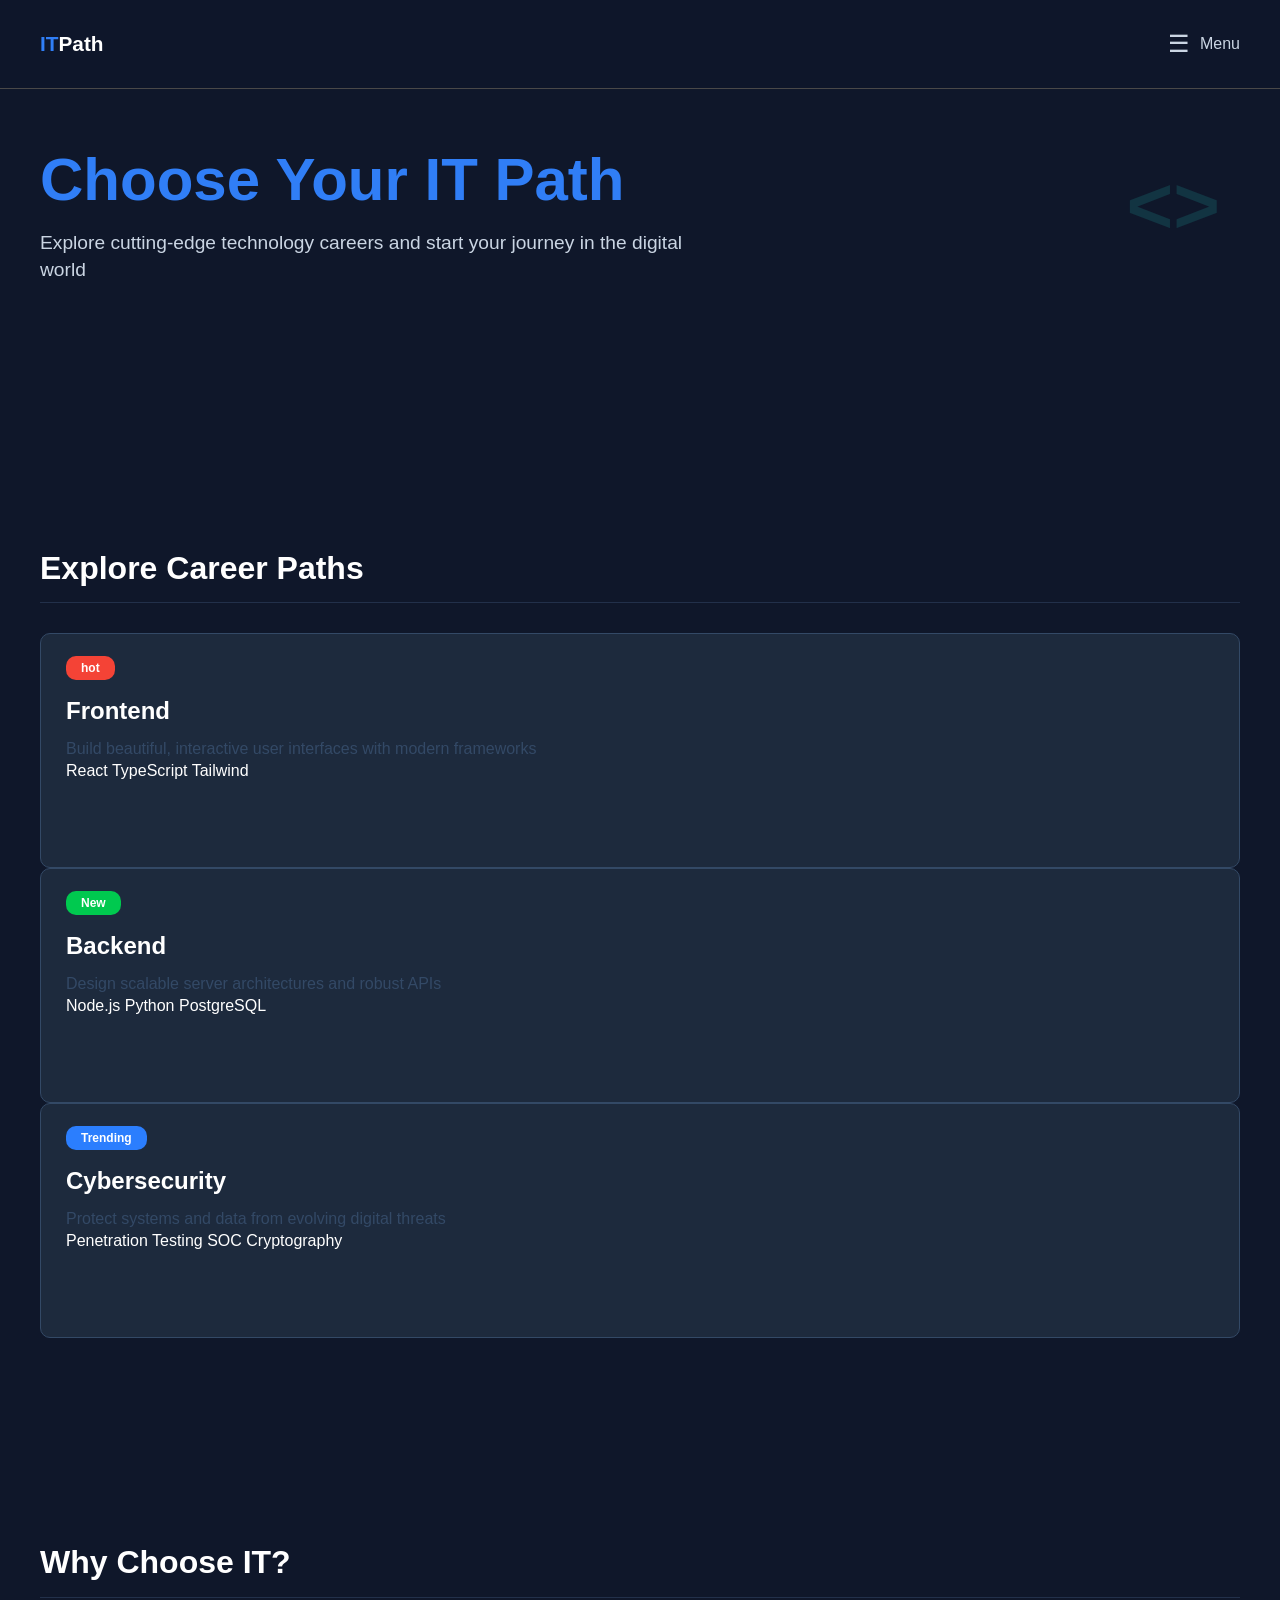
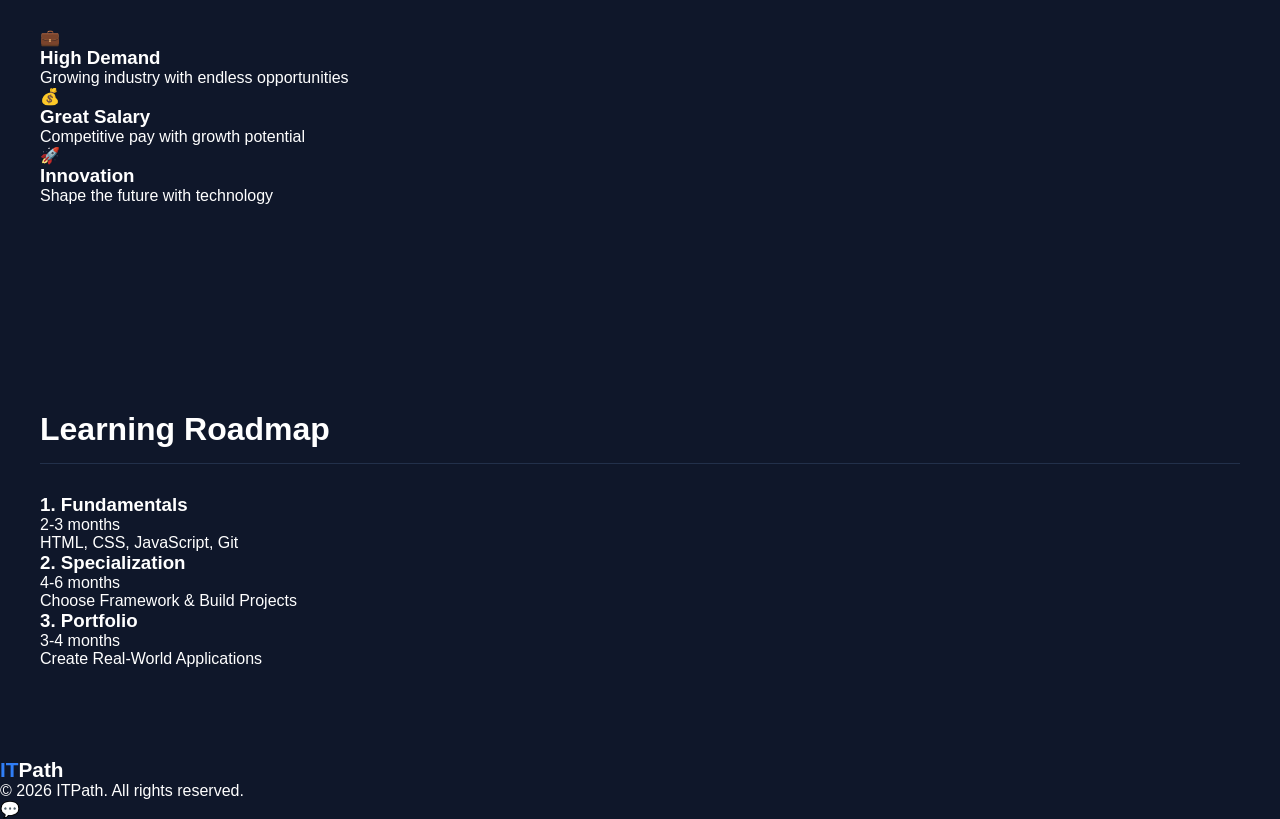
==== lesson14/index.html @ 0d0adc17 "Add files via upload" ====
<!DOCTYPE html>
<html lang="en">
<head>
    <link rel = "stylesheet" type = "text/css" href = "style/style.css"/>
    <meta charset="UTF-8">
    <title>ITPath</title>
</head>
<body>
<header>
    <div class = "wrapper header-content">
        <div class = "logo"><span>IT</span>Path</div>
        <nav class = "menu">
            <span class = "menu-icon">☰</span>
            <span>Menu</span>
        </nav>
    </div>
</header>
<main>
    <section class = "hero-section">
        <div class = "wrapper hero-content">
            <article class = "hero-text">
                <h1>Choose Your IT Path</h1>
                <p>Explore cutting-edge technology careers and start your journey in the digital world</p>
            </article>
            <div class = "code-icon">
                &lt;&gt;
            </div>
        </div>
    </section>
    <section class = "career-section">
        <div class = "wrapper">
            <h2  class = "section-title">Explore Career Paths</h2>
            <div class = "card-list">
                <article class = "career-card">
                    <span class="badge badge-red">hot</span>
                    <h3>Frontend</h3>
                    <p>Build beautiful, interactive user interfaces with modern frameworks</p>
                    <div class="tags">
                        <span>React</span>
                        <span>TypeScript</span>
                        <span>Tailwind</span>
                    </div>
                </article>
                <article class = "career-card">
                    <span class="badge badge-green">New</span>
                    <h3>Backend</h3>
                    <p>Design scalable server architectures and robust APIs</p>
                    <div class="tags">
                        <span>Node.js</span>
                        <span>Python</span>
                        <span>PostgreSQL</span>
                    </div>
                </article>
                <article class = "career-card">
                    <span class="badge badge-blue">Trending</span>
                    <h3>Cybersecurity</h3>
                    <p>Protect systems and data from evolving digital threats</p>
                    <div class="tags">
                        <span>Penetration Testing</span>
                        <span>SOC</span>
                        <span>Cryptography</span>
                    </div>
                </article>
            </div>
        </div>
    </section>
    <section class = "benefits-section">
        <div class = "wrapper">
            <h2 class = "section-title">Why Choose IT?</h2>
            <div class = "benefits-cards">
                <article class="benefit-card">
                    <div class = "benefit-icon">💼</div>
                    <h3>High Demand</h3>
                    <p>Growing industry with endless opportunities</p>
                </article>
                <article class="benefit-card">
                    <div class = "benefit-icon">💰</div>
                    <h3>Great Salary</h3>
                    <p>Competitive pay with growth potential</p>
                </article>
                <article class="benefit-card">
                    <div class = "benefit-icon">🚀</div>
                    <h3>Innovation</h3>
                    <p>Shape the future with technology</p>
                </article>
            </div>
        </div>
    </section>
    <section class = "roadmap-section">
        <div class = "wrapper">
            <h2 class = "section-title">Learning Roadmap</h2>
            <div class = "roadmap-list">
                <article class = "roadmap-card">
                    <span class = "roadmap-circle"></span>
                    <div class = "roadmap-content">
                        <div class = "roadmap-head">
                            <h3>1. Fundamentals</h3>
                            <span>2-3 months</span>
                        </div>
                        <p>HTML, CSS, JavaScript, Git</p>
                    </div>
                </article>
                <article class = "roadmap-card">
                    <span class = "roadmap-circle"></span>
                    <div class = "roadmap-content">
                        <div class = "roadmap-head">
                            <h3>2. Specialization</h3>
                            <span>4-6 months</span>
                        </div>
                        <p>Choose Framework & Build Projects</p>
                    </div>
                </article>
                <article class = "roadmap-card">
                    <span class = "roadmap-circle"></span>
                    <div class = "roadmap-content">
                        <div class = "roadmap-head">
                            <h3>3. Portfolio</h3>
                            <span>3-4 months</span>
                        </div>
                        <p>Create Real-World Applications</p>
                    </div>
                </article>
            </div>
        </div>
    </section>
</main>
<footer>
    <div class = "logo"><span>IT</span>Path</div>
    <p>&copy; 2026 ITPath. All rights reserved.</p>
</footer>
<a href = "#" class = "chat-button">💬</a>
</body>
</html>
---- lesson14/style/style.css ----
* {
    margin: 0;
    padding: 0;
    box-sizing: border-box;
    text-decoration: none;
    list-style: none;
}
html {
    font-family: Inter, sans-serif;
    font-size: 16px;
}
body {
    background: #0F172a;
    color: white;
}
.wrapper {
    width: 100%;
    max-width: 1200px;
    margin: 0 auto;
    padding: 30px 0;
}
header {
    position: fixed;
    top: 0;
    left: 0;
    width: 100%;
    z-index: 10000000;
    background: rgba(15, 23, 42, 0.86);
    border-bottom: 1px solid #494848;
}
.header-content {
    display: flex;
    align-items: center;
    justify-content: space-between;
}
.logo {
    font-size: 1.3rem;
    font-weight: 700;
}
.logo span {
    color: #307ef6;
}
.menu {
    display: flex;
    align-items: center;
    gap: 10px;
    color: #cad5e3;
    font-size: 1rem;
}
.menu-icon {
    font-size: 1.5rem;
}
.hero-section {
    padding: 120px 0 120px 0;
}
.hero-content {
    position: relative;
}
.hero-content h1 {
    font-size: 3.75rem;
    line-height: 1;
    color: #307ef6;
    margin-bottom: 20px;
}
.hero-content p {
    color: #cad5e3;
    font-size: 1.2rem;
    line-height: 1.4;
    max-width: 650px;
}
.code-icon {
    position: absolute;
    top: 40px;
    right: 20px;
    font-size: 5rem;
    font-weight: 700;
    color: #123442;
}
.career-section, .benefits-section, .roadmap-section {
    padding: 60px 0;
}
.section-title {
    position: sticky;
    top: 60px;
    z-index: 20;
    font-size: 2rem;
    line-height: 1.2;
    padding: 25px 0 15px 0;
    border-bottom: 1px solid #22304a;
    margin-bottom: 30px;
}
.career-card {
    position: relative;
    overflow: hidden;
    min-height: 235px;
    padding: 22px 25px;
    background: #1d2a3d;
    border: 1px solid #334966;
    border-radius: 10px;
    transition: transform 0.3s ease, border-color 0.3s, box-shadow 0.3s ease;
}
.career-card:before {
    content: '';
    position: absolute;
    inset: 0;
    background: radial-gradient(circle at top right, rgba(47, 129, 247, 0.23), transparent 60%);
    opacity: 0;
    transition: opacity 0.3s ease;
}
.career-card:hover:before {
    opacity: 1;
}
.career-card:hover {
    transform: translateY(-5px);
    border-color: #334966;
    box-shadow: 0 10px 35px rgba(47, 129, 249, 0.25);
}
.career-card > * {
    position: relative;
    z-index: 2;
}
.badge {
    display: inline-block;
    font-size: 0.75rem;
    font-weight: 700;
    padding: 5px 15px;
    border-radius: 10px;
    margin-bottom: 15px;
}
.badge-red {
    background-color: #f44336;
}
.badge-green {
    background-color: #00c94f;
}
.badge-blue {
    background-color: #2b7efe;
}
.career-card h3 {
    font-size: 1.5rem;
    line-height: 1.3;
    margin-bottom: 10px;
}
.career-card p {
    color: #334966;
    font-size: 1rem;
    line-height: 1.6;
}
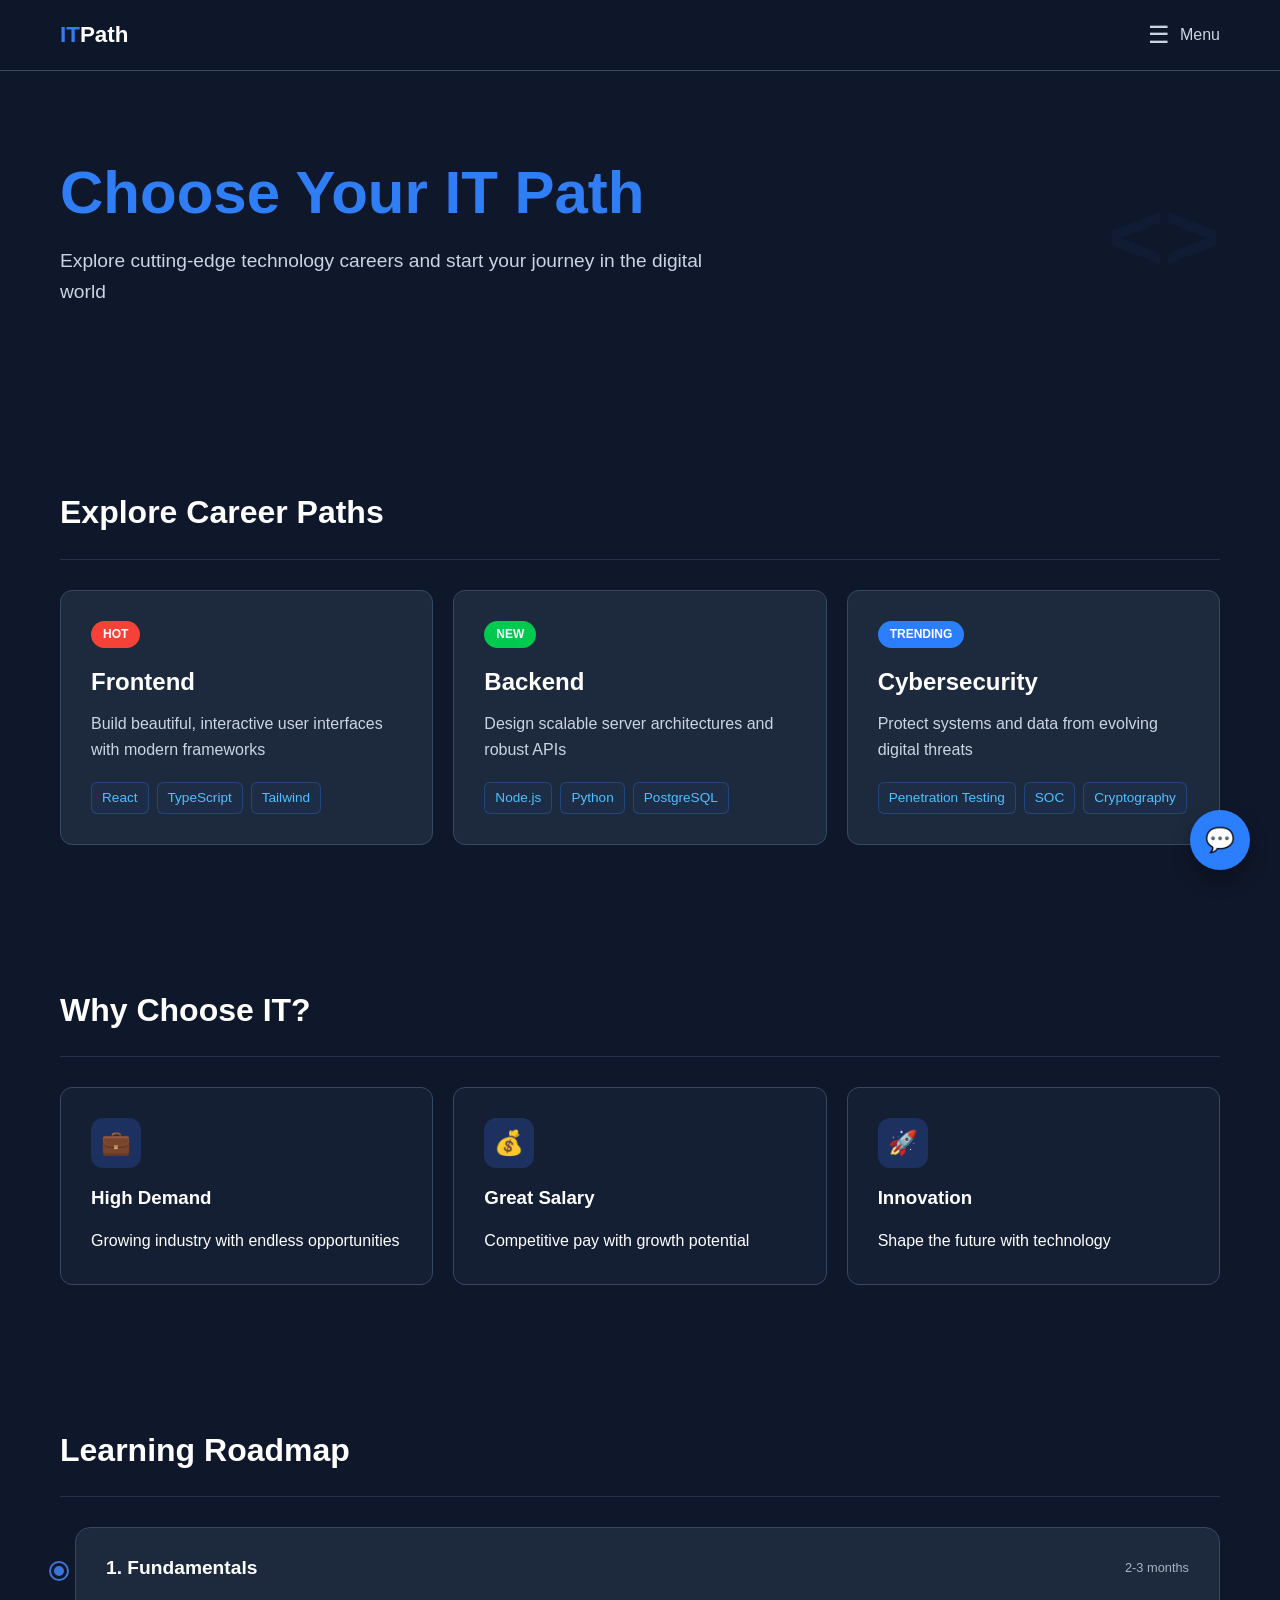
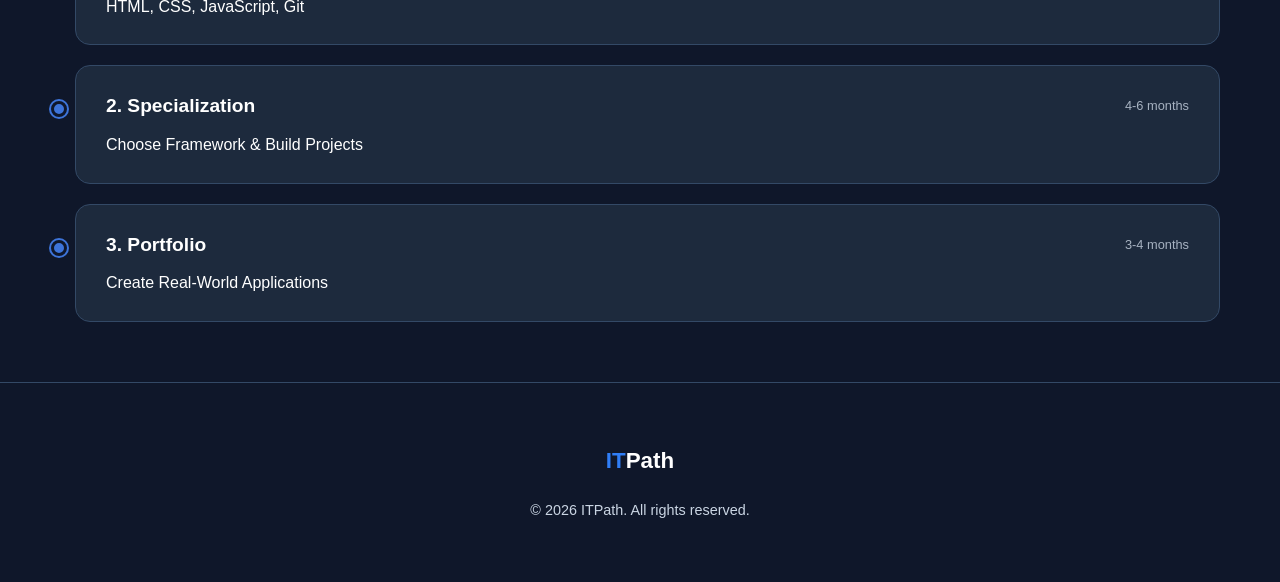
==== commit f5bc138a: "Add files via upload" ====
--- a/lesson14/index.html
+++ b/lesson14/index.html
@@ -4,6 +4,7 @@
     <link rel = "stylesheet" type = "text/css" href = "style/style.css"/>
     <meta charset="UTF-8">
     <title>ITPath</title>
+    <meta name="viewport" content="width=device-width,initial-scale=1,user-scalable=no">
 </head>
 <body>
 <header>
--- a/lesson14/style/style.css
+++ b/lesson14/style/style.css
@@ -1,3 +1,4 @@
+/* --- Глобальні стилі --- */
 * {
     margin: 0;
     padding: 0;
@@ -5,144 +6,303 @@
     text-decoration: none;
     list-style: none;
 }
+
 html {
-    font-family: Inter, sans-serif;
+    font-family: 'Inter', sans-serif;
     font-size: 16px;
-}
+    scroll-behavior: smooth;
+}
+
 body {
     background: #0F172a;
     color: white;
-}
+    line-height: 1.6;
+}
+
 .wrapper {
     width: 100%;
     max-width: 1200px;
     margin: 0 auto;
-    padding: 30px 0;
-}
+    padding: 0 20px; /* Внутрішні відступи для мобільних пристроїв */
+}
+
+/* --- Header --- */
 header {
     position: fixed;
     top: 0;
     left: 0;
     width: 100%;
-    z-index: 10000000;
-    background: rgba(15, 23, 42, 0.86);
-    border-bottom: 1px solid #494848;
-}
+    z-index: 1000;
+    background: rgba(15, 23, 42, 0.85);
+    backdrop-filter: blur(10px); /* Ефект матового скла */
+    -webkit-backdrop-filter: blur(10px);
+    border-bottom: 1px solid #334966;
+}
+
 .header-content {
+    height: 70px;
     display: flex;
     align-items: center;
     justify-content: space-between;
 }
+
 .logo {
-    font-size: 1.3rem;
+    font-size: 1.4rem;
     font-weight: 700;
 }
+
 .logo span {
     color: #307ef6;
 }
+
 .menu {
     display: flex;
     align-items: center;
     gap: 10px;
     color: #cad5e3;
     font-size: 1rem;
-}
+    cursor: pointer;
+}
+
 .menu-icon {
     font-size: 1.5rem;
 }
+
+/* --- Hero Section --- */
 .hero-section {
-    padding: 120px 0 120px 0;
-}
+    padding: 160px 0 100px 0;
+}
+
 .hero-content {
     position: relative;
 }
+
 .hero-content h1 {
-    font-size: 3.75rem;
-    line-height: 1;
+    font-size: clamp(2.5rem, 8vw, 3.75rem); /* Адаптивний розмір заголовка */
+    line-height: 1.1;
     color: #307ef6;
     margin-bottom: 20px;
 }
+
 .hero-content p {
     color: #cad5e3;
     font-size: 1.2rem;
-    line-height: 1.4;
     max-width: 650px;
 }
+
 .code-icon {
     position: absolute;
-    top: 40px;
+    top: 0;
     right: 20px;
-    font-size: 5rem;
-    font-weight: 700;
-    color: #123442;
-}
+    font-size: 6rem;
+    font-weight: 800;
+    color: rgba(48, 126, 246, 0.05); /* Ледь помітний фон */
+    z-index: -1;
+}
+
+/* --- Секції загальне --- */
 .career-section, .benefits-section, .roadmap-section {
     padding: 60px 0;
 }
+
 .section-title {
     position: sticky;
-    top: 60px;
-    z-index: 20;
+    top: 70px;
+    z-index: 100;
     font-size: 2rem;
-    line-height: 1.2;
-    padding: 25px 0 15px 0;
+    background: #0F172a;
+    padding: 20px 0;
     border-bottom: 1px solid #22304a;
     margin-bottom: 30px;
 }
+
+/* --- Career Cards (Grid) --- */
+.card-list {
+    display: grid;
+    grid-template-columns: repeat(auto-fit, minmax(300px, 1fr));
+    gap: 20px;
+}
+
 .career-card {
     position: relative;
     overflow: hidden;
-    min-height: 235px;
-    padding: 22px 25px;
+    padding: 30px;
     background: #1d2a3d;
     border: 1px solid #334966;
-    border-radius: 10px;
+    border-radius: 12px;
+    display: flex;
+    flex-direction: column;
     transition: transform 0.3s ease, border-color 0.3s, box-shadow 0.3s ease;
 }
-.career-card:before {
+
+.career-card:hover {
+    transform: translateY(-5px);
+    border-color: #307ef6;
+    box-shadow: 0 10px 30px rgba(47, 129, 249, 0.15);
+}
+
+.career-card::before {
     content: '';
     position: absolute;
     inset: 0;
-    background: radial-gradient(circle at top right, rgba(47, 129, 247, 0.23), transparent 60%);
+    background: radial-gradient(circle at top right, rgba(47, 129, 247, 0.15), transparent 70%);
     opacity: 0;
     transition: opacity 0.3s ease;
 }
-.career-card:hover:before {
+
+.career-card:hover::before {
     opacity: 1;
 }
-.career-card:hover {
-    transform: translateY(-5px);
-    border-color: #334966;
-    box-shadow: 0 10px 35px rgba(47, 129, 249, 0.25);
-}
-.career-card > * {
-    position: relative;
-    z-index: 2;
-}
+
 .badge {
     display: inline-block;
+    align-self: flex-start;
     font-size: 0.75rem;
     font-weight: 700;
-    padding: 5px 15px;
-    border-radius: 10px;
+    padding: 4px 12px;
+    border-radius: 20px;
     margin-bottom: 15px;
-}
-.badge-red {
-    background-color: #f44336;
-}
-.badge-green {
-    background-color: #00c94f;
-}
-.badge-blue {
-    background-color: #2b7efe;
-}
+    text-transform: uppercase;
+}
+
+.badge-red { background-color: #f44336; }
+.badge-green { background-color: #00c94f; }
+.badge-blue { background-color: #2b7efe; }
+
 .career-card h3 {
     font-size: 1.5rem;
-    line-height: 1.3;
     margin-bottom: 10px;
 }
+
 .career-card p {
-    color: #334966;
+    color: #cad5e3;
     font-size: 1rem;
-    line-height: 1.6;
+    margin-bottom: 20px;
+    flex-grow: 1;
+}
+
+.tags {
+    display: flex;
+    flex-wrap: wrap;
+    gap: 8px;
+}
+
+.tags span {
+    padding: 4px 10px;
+    font-size: 0.85rem;
+    border: 1px solid rgba(48, 126, 246, 0.3);
+    border-radius: 6px;
+    color: #50bfff;
+    background: rgba(48, 126, 246, 0.05);
+}
+
+/* --- Benefits --- */
+.benefits-cards {
+    display: grid;
+    grid-template-columns: repeat(auto-fit, minmax(280px, 1fr));
+    gap: 20px;
+}
+
+.benefit-card {
+    padding: 30px;
+    background: #141f33;
+    border: 1px solid #334966;
+    border-radius: 12px;
+    display: flex;
+    flex-direction: column;
+    gap: 15px;
+}
+
+.benefit-icon {
+    width: 50px;
+    height: 50px;
+    border-radius: 12px;
+    background: #1c315f;
+    display: flex;
+    justify-content: center;
+    align-items: center;
+    font-size: 1.5rem;
+}
+
+/* --- Roadmap --- */
+.roadmap-list {
+    position: relative;
+    display: flex;
+    flex-direction: column;
+    gap: 20px;
+}
+
+.roadmap-card {
+    position: relative;
+    padding: 25px 30px;
+    background: #1d2a3d;
+    border: 1px solid #334966;
+    border-radius: 15px;
+    margin-left: 15px;
+}
+
+.roadmap-circle {
+    position: absolute;
+    left: -25px;
+    top: 35px;
+    width: 16px;
+    height: 16px;
+    border-radius: 50%;
+    background: #3d74d9;
+    border: 3px solid #0f172b;
+    box-shadow: 0 0 0 2px #3d74d9;
+}
+
+.roadmap-head {
+    display: flex;
+    align-items: center;
+    justify-content: space-between;
+    margin-bottom: 10px;
+}
+
+.roadmap-head h3 { font-size: 1.2rem; }
+.roadmap-head span { color: #cad5e3; font-size: 0.8rem; opacity: 0.8; }
+
+/* --- Footer --- */
+footer {
+    text-align: center;
+    padding: 60px 20px;
+    border-top: 1px solid #334966;
+    display: flex;
+    flex-direction: column;
+    gap: 20px;
+    align-items: center;
+}
+
+footer p { color: #cad5e3; font-size: 0.9rem; }
+
+/* --- Floating Button --- */
+.chat-button {
+    position: fixed;
+    right: 30px;
+    bottom: 30px;
+    width: 60px;
+    height: 60px;
+    border-radius: 50%;
+    background: #2b7efe;
+    display: flex;
+    justify-content: center;
+    align-items: center;
+    font-size: 1.5rem;
+    box-shadow: 0 10px 20px rgba(0,0,0,0.3);
+    transition: transform 0.3s ease, background 0.3s ease;
+    z-index: 1000;
+}
+
+.chat-button:hover {
+    transform: scale(1.1) rotate(5deg);
+    background: #1e56ae;
+}
+
+/* --- Media Queries --- */
+@media (max-width: 768px) {
+    .hero-section { padding: 120px 0 60px 0; }
+    .code-icon { display: none; }
+    .section-title { font-size: 1.6rem; }
+    .roadmap-card { margin-left: 20px; padding: 20px; }
 }
